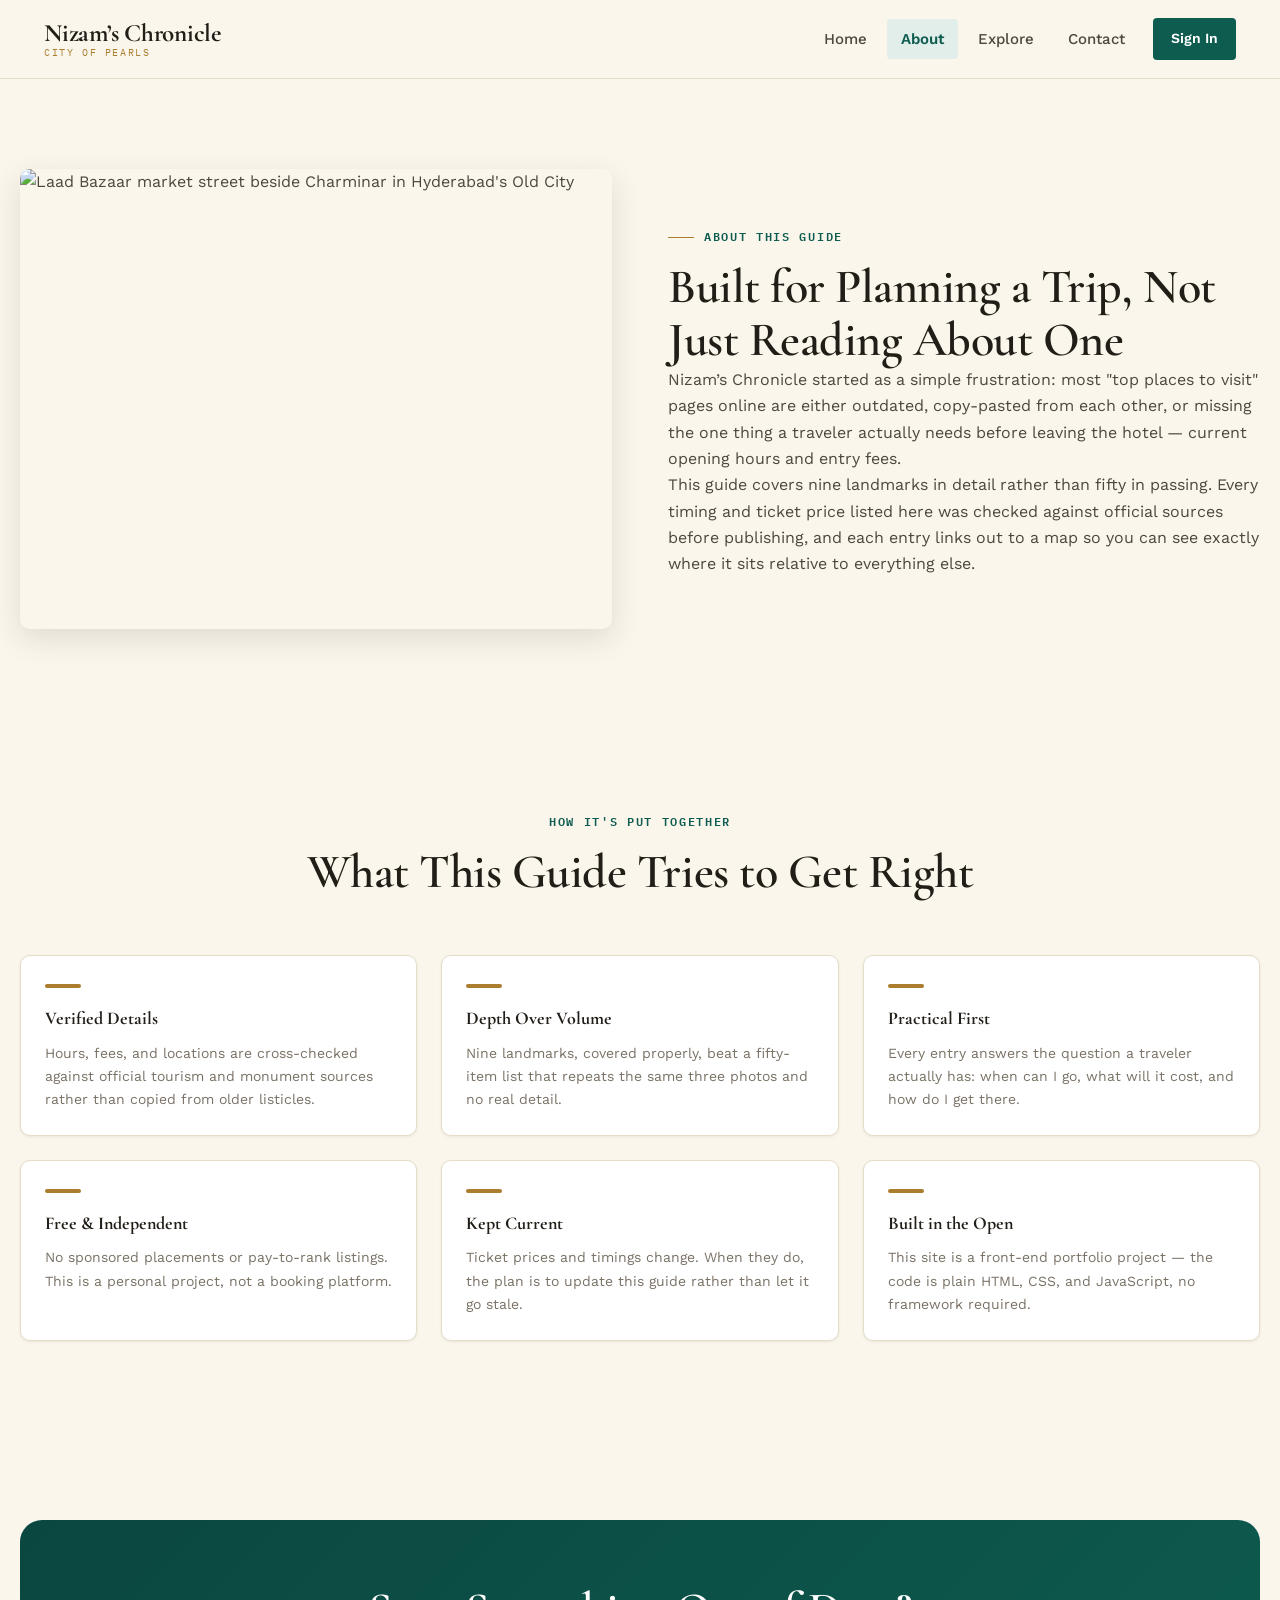
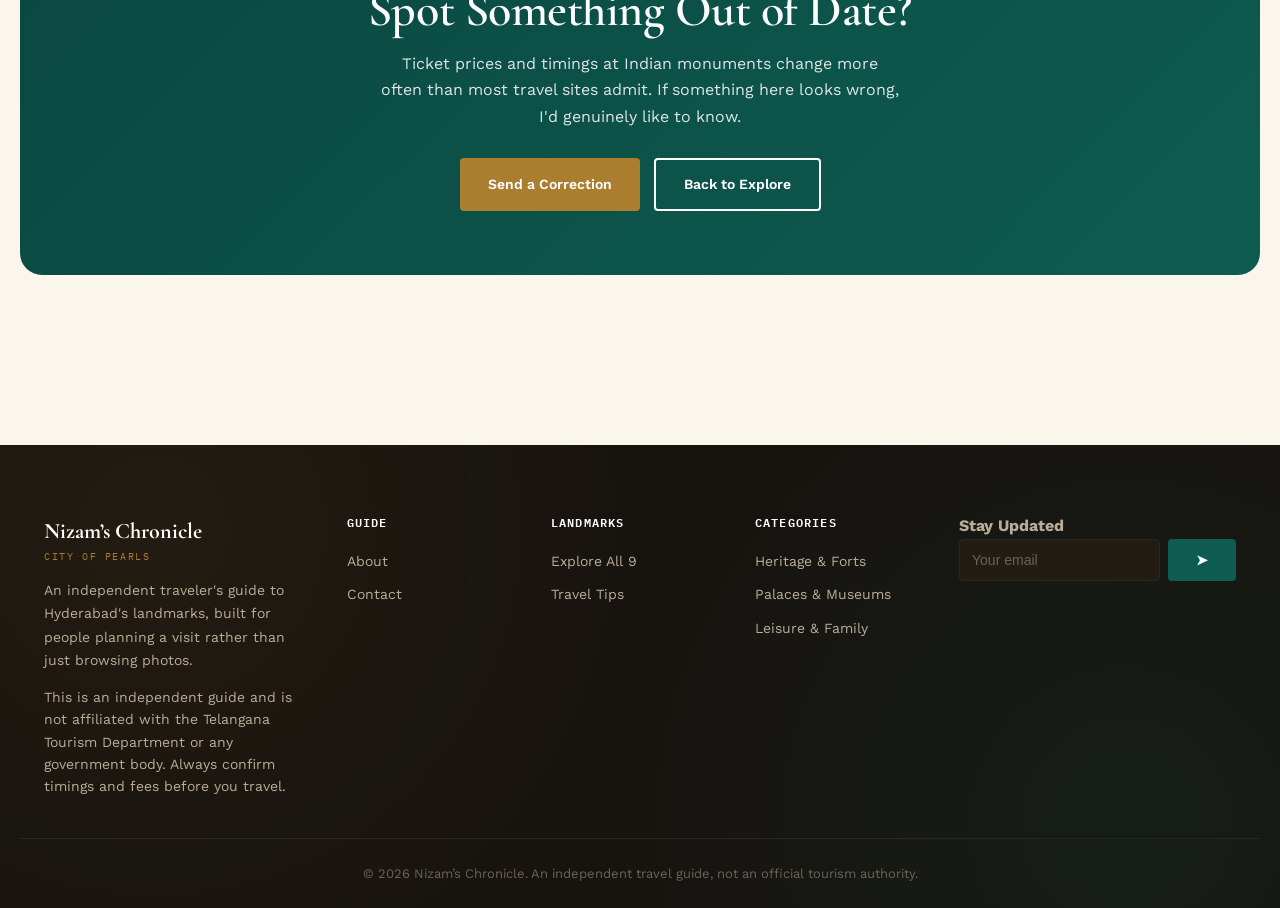
==== about.html @ 7e842761 "Initial Hyderabad tourism website upload" ====
<!DOCTYPE html>
<html lang="en">
<head>
    <meta charset="UTF-8">
    <meta name="viewport" content="width=device-width, initial-scale=1.0">
    <title>About This Guide | Nizam’s Chronicle</title>
    <meta name="description" content="Why Nizam’s Chronicle exists, how its information is verified, and what it tries to do differently from a typical listicle.">
    <link rel="icon" type="image/svg+xml" href="data:image/svg+xml,%3Csvg xmlns='http://www.w3.org/2000/svg' viewBox='0 0 100 100'%3E%3Crect width='100' height='100' rx='20' fill='%230e5c50'/%3E%3Cpath d='M30 78V38h6v18h28V38h6v40h-6V62H36v16z' fill='%23ab7d2f'/%3E%3Ccircle cx='30' cy='30' r='4' fill='%23ab7d2f'/%3E%3Ccircle cx='70' cy='30' r='4' fill='%23ab7d2f'/%3E%3C/svg%3E">
    <link rel="stylesheet" href="css/style.css">
    <link rel="stylesheet" href="css/grid-layouts.css">
    <link rel="stylesheet" href="css/components.css">
</head>
<body>

    <a href="#main-content" class="skip-link">Skip to main content</a>

    <header class="main-header">
        <div class="container nav-bar">
            <a href="index.html" class="nav-logo">
                <span class="nav-logo-mark">Nizam’s Chronicle</span>
                <span class="nav-logo-tag">City of Pearls</span>
            </a>

            <input type="checkbox" id="nav-toggle" class="nav-toggle-input">
            <label for="nav-toggle" class="nav-toggle-label" aria-label="Toggle navigation menu">
                <span></span><span></span><span></span>
            </label>

            <nav aria-label="Primary">
                <ul class="nav-list">
                    <li><a href="index.html" class="nav-link">Home</a></li>
                    <li><a href="about.html" class="nav-link is-active" aria-current="page">About</a></li>
                    <li><a href="explore.html" class="nav-link">Explore</a></li>
                    <li><a href="contact.html" class="nav-link">Contact</a></li>
                    <li><a href="login.html" class="action-btn btn-accent action-btn--sm">Sign In</a></li>
                </ul>
            </nav>
        </div>
    </header>

    <main id="main-content">
        <section class="container section-spacing">
            <div class="split-grid reveal">
                <div>
                    <img class="rounded-img" src="https://commons.wikimedia.org/wiki/Special:FilePath/Laad%20Bazar%20market%20complex%20beside%20the%20Charminar%20in%20Hyderabad%2012.jpg?width=900" width="900" height="700" loading="lazy" alt="Laad Bazaar market street beside Charminar in Hyderabad's Old City">
                </div>
                <div>
                    <p class="eyebrow">About this guide</p>
                    <h1 class="heading-lg">Built for Planning a Trip, Not Just Reading About One</h1>
                    <p>Nizam’s Chronicle started as a simple frustration: most "top places to visit" pages online are either outdated, copy-pasted from each other, or missing the one thing a traveler actually needs before leaving the hotel — current opening hours and entry fees.</p>
                    <p>This guide covers nine landmarks in detail rather than fifty in passing. Every timing and ticket price listed here was checked against official sources before publishing, and each entry links out to a map so you can see exactly where it sits relative to everything else.</p>
                </div>
            </div>
        </section>

        <section class="container section-spacing">
            <div class="section-heading is-centered reveal">
                <p class="eyebrow">How it's put together</p>
                <h2 class="heading-lg">What This Guide Tries to Get Right</h2>
            </div>
            <div class="tips-grid">
                <div class="feature-card reveal">
                    <h3 class="feature-card__title">Verified Details</h3>
                    <p class="feature-card__text">Hours, fees, and locations are cross-checked against official tourism and monument sources rather than copied from older listicles.</p>
                </div>
                <div class="feature-card reveal">
                    <h3 class="feature-card__title">Depth Over Volume</h3>
                    <p class="feature-card__text">Nine landmarks, covered properly, beat a fifty-item list that repeats the same three photos and no real detail.</p>
                </div>
                <div class="feature-card reveal">
                    <h3 class="feature-card__title">Practical First</h3>
                    <p class="feature-card__text">Every entry answers the question a traveler actually has: when can I go, what will it cost, and how do I get there.</p>
                </div>
                <div class="feature-card reveal">
                    <h3 class="feature-card__title">Free &amp; Independent</h3>
                    <p class="feature-card__text">No sponsored placements or pay-to-rank listings. This is a personal project, not a booking platform.</p>
                </div>
                <div class="feature-card reveal">
                    <h3 class="feature-card__title">Kept Current</h3>
                    <p class="feature-card__text">Ticket prices and timings change. When they do, the plan is to update this guide rather than let it go stale.</p>
                </div>
                <div class="feature-card reveal">
                    <h3 class="feature-card__title">Built in the Open</h3>
                    <p class="feature-card__text">This site is a front-end portfolio project — the code is plain HTML, CSS, and JavaScript, no framework required.</p>
                </div>
            </div>
        </section>

        <section class="container section-spacing">
            <div class="cta-banner reveal">
                <h2 class="heading-lg">Spot Something Out of Date?</h2>
                <p>Ticket prices and timings at Indian monuments change more often than most travel sites admit. If something here looks wrong, I'd genuinely like to know.</p>
                <div class="cta-actions">
                    <a href="contact.html" class="action-btn btn-gold">Send a Correction</a>
                    <a href="explore.html" class="action-btn btn-outline">Back to Explore</a>
                </div>
            </div>
        </section>
    </main>

    <footer class="main-footer">
        <div class="container footer-columns">
            <div class="footer-brand">
                <span class="footer-brand-mark">Nizam’s Chronicle</span>
                <span class="footer-brand-tag">City of Pearls</span>
                <p>An independent traveler's guide to Hyderabad's landmarks, built for people planning a visit rather than just browsing photos.</p>
                <p class="footer-disclaimer">This is an independent guide and is not affiliated with the Telangana Tourism Department or any government body. Always confirm timings and fees before you travel.</p>
            </div>
            <div class="footer-group">
                <h4>Guide</h4>
                <ul class="footer-links">
                    <li><a href="about.html">About</a></li>
                    <li><a href="contact.html">Contact</a></li>
                </ul>
            </div>
            <div class="footer-group">
                <h4>Landmarks</h4>
                <ul class="footer-links">
                    <li><a href="explore.html">Explore All 9</a></li>
                    <li><a href="index.html#travel-tips">Travel Tips</a></li>
                </ul>
            </div>
            <div class="footer-group">
                <h4>Categories</h4>
                <ul class="footer-links">
                    <li><a href="explore.html">Heritage &amp; Forts</a></li>
                    <li><a href="explore.html">Palaces &amp; Museums</a></li>
                    <li><a href="explore.html">Leisure &amp; Family</a></li>
                </ul>
            </div>
            <div class="footer-brand">
                <h4>Stay Updated</h4>
                <form class="footer-dispatch" action="thankyou.html" method="GET">
                    <label for="newsletter-email" class="visually-hidden">Email address</label>
                    <input id="newsletter-email" name="email" type="email" required placeholder="Your email" class="footer-dispatch-input">
                    <button type="submit" class="action-btn btn-accent footer-dispatch-button" aria-label="Subscribe for updates">&#10148;</button>
                </form>
            </div>
        </div>
        <div class="footer-bottom">
            <p>&copy; <span data-current-year>2026</span> Nizam’s Chronicle. An independent travel guide, not an official tourism authority.</p>
        </div>
    </footer>

    <div class="modal-overlay" data-modal-overlay></div>
    <div class="lightbox-overlay" data-lightbox-overlay></div>

    <script src="js/main.js" defer></script>
</body>
</html>
---- css/style.css ----
/* =========================================================
   Nizam’s Chronicle — Core Stylesheet
   Design tokens, reset, base typography, header/nav, footer

   Palette is drawn from the city itself rather than a generic
   template: pearl (the city's namesake export), Deccan granite,
   the peacock-teal tilework of the Qutb Shahi era, and the
   antique brass of Nizam-era jewellery and bidriware inlay.
   ========================================================= */

@import url('https://fonts.googleapis.com/css2?family=Cormorant+Garamond:wght@500;600;700&family=Work+Sans:wght@400;500;600;700&family=IBM+Plex+Mono:wght@500;600&display=swap');

:root {
    /* Color — named after the material it's borrowed from */
    --pearl: #faf6ec;
    --pearl-dim: #f2ecdd;
    --surface: #ffffff;
    --ink: #211d17;
    --granite: #4d473e;
    --granite-soft: #7a7266;
    --teal: #0e5c50;
    --teal-deep: #0a4740;
    --teal-soft: #e2eeea;
    --gold: #ab7d2f;
    --gold-soft: #f4ead2;
    --brick: #9c4a32;
    --border-color: #e6ddc9;
    --footer-bg: #17130f;
    --footer-border: #2c261e;
    --footer-text: #b9ad98;

    /* Shape */
    --radius-sm: 4px;
    --radius-md: 10px;
    --radius-lg: 22px;

    /* Elevation */
    --shadow-sm: 0 1px 3px rgba(33, 29, 23, 0.08);
    --shadow-md: 0 10px 30px rgba(33, 29, 23, 0.12);
    --shadow-lg: 0 24px 60px rgba(23, 19, 15, 0.22);

    /* Motion */
    --transition-fast: 0.2s ease;
    --transition-medium: 0.4s cubic-bezier(0.22, 1, 0.36, 1);

    /* Type */
    --font-display: "Cormorant Garamond", "Iowan Old Style", Georgia, serif;
    --font-body: "Work Sans", -apple-system, BlinkMacSystemFont, "Segoe UI", Roboto, sans-serif;
    --font-plaque: "IBM Plex Mono", "SFMono-Regular", Consolas, monospace;

    /* Layout */
    --header-height: 78px;
    --content-width: 1240px;
}

/* ---------- Reset ---------- */
*,
*::before,
*::after {
    margin: 0;
    padding: 0;
    box-sizing: border-box;
}

html {
    scroll-behavior: smooth;
}

@media (prefers-reduced-motion: reduce) {
    html {
        scroll-behavior: auto;
    }
    *,
    *::before,
    *::after {
        animation-duration: 0.01ms !important;
        animation-iteration-count: 1 !important;
        transition-duration: 0.01ms !important;
        scroll-behavior: auto !important;
    }
}

body {
    font-family: var(--font-body);
    background-color: var(--pearl);
    color: var(--granite);
    line-height: 1.65;
    -webkit-font-smoothing: antialiased;
    text-rendering: optimizeLegibility;
}

a {
    text-decoration: none;
    color: inherit;
}

img {
    max-width: 100%;
    height: auto;
    display: block;
}

ul {
    list-style: none;
}

button {
    font-family: inherit;
}

/* Visible, brand-consistent focus ring for keyboard users */
a:focus-visible,
button:focus-visible,
input:focus-visible,
select:focus-visible,
textarea:focus-visible {
    outline: 2px solid var(--teal);
    outline-offset: 3px;
}

/* ---------- Skip link ---------- */
.skip-link {
    position: absolute;
    top: -100%;
    left: 16px;
    z-index: 2000;
    background: var(--teal);
    color: #fff;
    padding: 12px 20px;
    border-radius: var(--radius-sm);
    font-weight: 600;
    font-size: 14px;
    transition: top var(--transition-fast);
}

.skip-link:focus {
    top: 16px;
}

/* ---------- Layout helpers ---------- */
.container {
    max-width: var(--content-width);
    margin: 0 auto;
    padding: 0 24px;
}

.section-spacing {
    padding: clamp(48px, 7vw, 96px) 0;
}

.eyebrow {
    display: inline-flex;
    align-items: center;
    gap: 10px;
    font-family: var(--font-plaque);
    font-size: 12px;
    font-weight: 600;
    letter-spacing: 0.14em;
    text-transform: uppercase;
    color: var(--teal);
    margin-bottom: 14px;
}

.eyebrow::before {
    content: "";
    display: inline-block;
    width: 26px;
    height: 1px;
    background-color: var(--gold);
}

.eyebrow.on-dark {
    color: var(--gold-soft);
}

.section-heading {
    max-width: 640px;
    margin-bottom: clamp(32px, 5vw, 56px);
}

.section-heading.is-centered {
    max-width: 680px;
    margin-left: auto;
    margin-right: auto;
    text-align: center;
}

.section-heading.is-centered .eyebrow {
    justify-content: center;
}

.section-heading.is-centered .eyebrow::before {
    display: none;
}

.heading-lg {
    font-family: var(--font-display);
    font-size: clamp(2rem, 2.6vw + 1rem, 3rem);
    font-weight: 600;
    line-height: 1.1;
    letter-spacing: -0.01em;
    color: var(--ink);
}

.section-subtext {
    margin-top: 14px;
    color: var(--granite-soft);
    font-size: 16px;
    max-width: 58ch;
}

.section-heading.is-centered .section-subtext {
    margin-left: auto;
    margin-right: auto;
}

.text-muted {
    color: var(--granite-soft);
}

.visually-hidden {
    position: absolute;
    width: 1px;
    height: 1px;
    padding: 0;
    margin: -1px;
    overflow: hidden;
    clip: rect(0, 0, 0, 0);
    white-space: nowrap;
    border: 0;
}

/* ---------- Header & Navigation ---------- */
.main-header {
    background-color: rgba(250, 246, 236, 0.94);
    -webkit-backdrop-filter: blur(8px);
    backdrop-filter: blur(8px);
    border-bottom: 1px solid var(--border-color);
    position: sticky;
    top: 0;
    z-index: 1000;
    transition: box-shadow var(--transition-fast);
}

.main-header.is-scrolled {
    box-shadow: var(--shadow-sm);
}

.nav-bar {
    height: var(--header-height);
    display: flex;
    justify-content: space-between;
    align-items: center;
    position: relative;
}

.nav-logo {
    display: flex;
    flex-direction: column;
    line-height: 1.1;
}

.nav-logo-mark {
    font-family: var(--font-display);
    font-size: 25px;
    font-weight: 700;
    color: var(--ink);
    letter-spacing: -0.01em;
}

.nav-logo-tag {
    font-family: var(--font-plaque);
    font-size: 10px;
    letter-spacing: 0.16em;
    text-transform: uppercase;
    color: var(--gold);
}

.nav-list {
    display: flex;
    align-items: center;
    gap: 6px;
}

.nav-list li {
    display: flex;
}

.nav-link {
    display: inline-block;
    font-size: 15px;
    font-weight: 500;
    color: var(--granite);
    padding: 8px 14px;
    border-radius: var(--radius-sm);
    transition: color var(--transition-fast), background-color var(--transition-fast);
}

.nav-link:hover {
    color: var(--teal);
}

.nav-link.is-active {
    color: var(--teal);
    background-color: var(--teal-soft);
    font-weight: 600;
}

.nav-list .action-btn {
    margin-left: 8px;
}

/* Checkbox-driven mobile menu — no JavaScript required */
.nav-toggle-input {
    position: absolute;
    opacity: 0;
    pointer-events: none;
}

.nav-toggle-label {
    display: none;
    flex-direction: column;
    justify-content: center;
    gap: 5px;
    width: 40px;
    height: 40px;
    border-radius: var(--radius-sm);
    cursor: pointer;
}

.nav-toggle-label span {
    display: block;
    width: 22px;
    height: 2px;
    margin: 0 auto;
    background-color: var(--ink);
    transition: transform var(--transition-fast), opacity var(--transition-fast);
}

/* ---------- Footer ---------- */
.main-footer {
    background-color: var(--footer-bg);
    background-image:
        radial-gradient(circle at 12% 18%, rgba(171, 125, 47, 0.08), transparent 40%),
        radial-gradient(circle at 88% 82%, rgba(14, 92, 80, 0.14), transparent 45%);
    color: var(--footer-text);
    padding: 68px 0 24px;
    margin-top: 80px;
}

.footer-columns {
    display: grid;
    grid-template-columns: 1.6fr repeat(3, 1fr) 1.4fr;
    gap: 40px;
    padding-bottom: 40px;
    border-bottom: 1px solid var(--footer-border);
}

.footer-brand-mark {
    font-family: var(--font-display);
    font-size: 22px;
    font-weight: 700;
    color: #fff;
    margin-bottom: 6px;
}

.footer-brand-tag {
    font-family: var(--font-plaque);
    font-size: 10px;
    letter-spacing: 0.16em;
    text-transform: uppercase;
    color: var(--gold);
    display: block;
    margin-bottom: 14px;
}

.footer-brand p {
    font-size: 14px;
    color: var(--footer-text);
    max-width: 32ch;
}

.footer-disclaimer {
    margin-top: 14px;
    font-size: 12px;
    color: #7c7365;
    max-width: 34ch;
    line-height: 1.6;
}

.footer-group h4 {
    font-family: var(--font-plaque);
    font-size: 12px;
    text-transform: uppercase;
    letter-spacing: 0.1em;
    margin-bottom: 18px;
    color: #fff;
    font-weight: 600;
}

.footer-links li {
    margin-bottom: 10px;
    font-size: 14px;
}

.footer-links a {
    color: var(--footer-text);
    transition: color var(--transition-fast);
}

.footer-links a:hover {
    color: var(--gold-soft);
}

.footer-dispatch {
    display: flex;
    gap: 8px;
}

.footer-dispatch-input {
    flex: 1;
    min-width: 0;
    padding: 10px 12px;
    font-size: 14px;
    border-radius: var(--radius-sm);
    border: 1px solid var(--footer-border);
    background-color: #221c15;
    color: #fff;
}

.footer-dispatch-input::placeholder {
    color: #6d6355;
}

.footer-dispatch-input:focus-visible {
    outline-color: var(--gold);
}

.footer-dispatch-button {
    flex-shrink: 0;
    padding: 10px 16px;
}

.footer-bottom {
    text-align: center;
    padding-top: 24px;
    font-size: 13px;
    color: #6d6355;
}

.footer-bottom.is-compact {
    border: none;
    padding-top: 0;
}

/* ---------- Tablet ---------- */
@media (max-width: 1024px) {
    .footer-columns {
        grid-template-columns: repeat(3, 1fr);
        row-gap: 32px;
    }

    .footer-brand:last-child {
        grid-column: 1 / -1;
        max-width: 420px;
    }
}

/* ---------- Mobile ---------- */
@media (max-width: 768px) {
    .nav-toggle-label {
        display: flex;
    }

    .nav-list {
        position: absolute;
        top: calc(var(--header-height) + 1px);
        left: 0;
        right: 0;
        flex-direction: column;
        align-items: stretch;
        gap: 4px;
        background-color: var(--surface);
        border-bottom: 1px solid var(--border-color);
        box-shadow: var(--shadow-md);
        padding: 16px 24px 20px;
        transform: translateY(-8px);
        opacity: 0;
        visibility: hidden;
        transition: transform var(--transition-medium), opacity var(--transition-medium), visibility var(--transition-medium);
    }

    .nav-list li {
        width: 100%;
    }

    .nav-link {
        width: 100%;
        padding: 12px 14px;
    }

    .nav-list .action-btn {
        margin: 8px 0 0;
        width: 100%;
    }

    .nav-toggle-input:checked ~ .nav-list {
        opacity: 1;
        visibility: visible;
        transform: translateY(0);
    }

    .nav-toggle-input:checked ~ .nav-toggle-label span:nth-child(1) {
        transform: translateY(7px) rotate(45deg);
    }

    .nav-toggle-input:checked ~ .nav-toggle-label span:nth-child(2) {
        opacity: 0;
    }

    .nav-toggle-input:checked ~ .nav-toggle-label span:nth-child(3) {
        transform: translateY(-7px) rotate(-45deg);
    }

    .footer-columns {
        grid-template-columns: 1fr;
        gap: 32px;
    }

    .footer-brand:last-child {
        grid-column: auto;
        max-width: none;
    }
}

/* ---------- Scroll reveal (progressive enhancement via JS) ---------- */
.reveal {
    opacity: 0;
    transform: translateY(24px);
    transition: opacity 0.7s ease, transform 0.7s cubic-bezier(0.22, 1, 0.36, 1);
}

.reveal.is-visible {
    opacity: 1;
    transform: translateY(0);
}

@media (prefers-reduced-motion: reduce) {
    .reveal {
        opacity: 1;
        transform: none;
        transition: none;
    }
}
---- css/grid-layouts.css ----
/* =========================================================
   Nizam’s Chronicle — Page Layouts
   Hero, quick facts, featured destinations, stats, gallery,
   travel tips, auth screen, page-specific, responsive
   ========================================================= */

/* ---------- Hero ---------- */
.hero-viewport {
    position: relative;
    min-height: 88vh;
    display: flex;
    flex-direction: column;
    justify-content: center;
    color: #ffffff;
    padding: 140px 20px 120px;
    overflow: hidden;
}

.hero-viewport::before {
    content: "";
    position: absolute;
    inset: 0;
    background:
        url('https://commons.wikimedia.org/wiki/Special:FilePath/A%20Landscape%20shot%20of%20the%20Charminar.jpg?width=1900')
        center 38% / cover no-repeat;
    z-index: -2;
}

.hero-viewport::after {
    content: "";
    position: absolute;
    inset: 0;
    background:
        linear-gradient(180deg, rgba(10, 15, 12, 0.55) 0%, rgba(10, 15, 12, 0.42) 45%, rgba(10, 15, 12, 0.82) 100%);
    z-index: -1;
}

.hero-inner {
    max-width: 760px;
}

.hero-eyebrow {
    font-family: var(--font-plaque);
    font-size: 12px;
    font-weight: 600;
    letter-spacing: 0.2em;
    text-transform: uppercase;
    color: var(--gold-soft);
    display: flex;
    align-items: center;
    gap: 12px;
    margin-bottom: 20px;
}

.hero-eyebrow::before {
    content: "";
    width: 34px;
    height: 1px;
    background: var(--gold-soft);
}

.hero-title {
    font-family: var(--font-display);
    font-size: clamp(2.4rem, 4.4vw + 1rem, 4.2rem);
    font-weight: 600;
    line-height: 1.08;
    margin-bottom: 20px;
    max-width: 17ch;
}

.hero-title em {
    font-style: italic;
    color: var(--gold-soft);
}

.hero-subtitle {
    font-size: clamp(1rem, 0.4vw + 0.95rem, 1.2rem);
    margin-bottom: 32px;
    max-width: 540px;
    color: rgba(255, 255, 255, 0.88);
}

.hero-actions {
    display: flex;
    gap: 16px;
    flex-wrap: wrap;
}

/* ---------- Quick facts strip (floats over hero, like an ASI info board) ---------- */
.quick-facts {
    background-color: var(--surface);
    max-width: 1080px;
    margin: -64px auto 0;
    padding: 0;
    border-radius: var(--radius-md);
    box-shadow: var(--shadow-lg);
    display: grid;
    grid-template-columns: repeat(4, 1fr);
    position: relative;
    z-index: 10;
}

.quick-fact {
    padding: 28px 20px;
    text-align: center;
    border-right: 1px solid var(--border-color);
}

.quick-fact:last-child {
    border-right: none;
}

.quick-fact strong {
    display: block;
    font-family: var(--font-display);
    font-size: clamp(1.5rem, 1.6vw + 1rem, 2rem);
    font-weight: 700;
    color: var(--teal);
    margin-bottom: 4px;
}

.quick-fact span {
    font-size: 12px;
    font-weight: 600;
    letter-spacing: 0.04em;
    color: var(--granite-soft);
    text-transform: uppercase;
}

/* ---------- Featured destinations (alternating split rows) ---------- */
.featured-row {
    display: grid;
    grid-template-columns: 1.05fr 0.95fr;
    gap: 56px;
    align-items: center;
}

.featured-row:not(:last-child) {
    margin-bottom: clamp(56px, 7vw, 96px);
}

.featured-row.is-reversed {
    grid-template-columns: 0.95fr 1.05fr;
}

.featured-row.is-reversed .featured-media {
    order: 2;
}

.featured-media {
    position: relative;
    border-radius: var(--radius-lg);
    overflow: hidden;
    box-shadow: var(--shadow-md);
    aspect-ratio: 4 / 3.1;
}

.featured-media img {
    width: 100%;
    height: 100%;
    object-fit: cover;
    transition: transform 0.8s cubic-bezier(0.22, 1, 0.36, 1);
}

.featured-row:hover .featured-media img {
    transform: scale(1.045);
}

.featured-index {
    position: absolute;
    top: 18px;
    left: 18px;
    background: rgba(23, 19, 15, 0.72);
    color: var(--gold-soft);
    font-family: var(--font-plaque);
    font-size: 12px;
    letter-spacing: 0.08em;
    padding: 6px 12px;
    border-radius: 999px;
    -webkit-backdrop-filter: blur(4px);
    backdrop-filter: blur(4px);
}

.featured-copy .heading-lg {
    margin-bottom: 16px;
}

.featured-copy p {
    margin-bottom: 22px;
}

.featured-meta {
    display: flex;
    flex-wrap: wrap;
    gap: 10px 28px;
    margin-bottom: 26px;
    font-family: var(--font-plaque);
    font-size: 13px;
    color: var(--granite-soft);
}

.featured-meta strong {
    color: var(--ink);
    font-weight: 600;
}

/* ---------- Stats / highlights section (dark, jali lattice texture) ---------- */
.stats-section {
    background-color: var(--footer-bg);
    color: #fff;
    position: relative;
    overflow: hidden;
}

.stats-section::before {
    content: "";
    position: absolute;
    inset: 0;
    opacity: 0.5;
    background-image:
        repeating-linear-gradient(45deg, rgba(171, 125, 47, 0.07) 0, rgba(171, 125, 47, 0.07) 1px, transparent 1px, transparent 34px),
        repeating-linear-gradient(-45deg, rgba(171, 125, 47, 0.07) 0, rgba(171, 125, 47, 0.07) 1px, transparent 1px, transparent 34px);
}

.stats-section .container {
    position: relative;
}

.stats-grid {
    display: grid;
    grid-template-columns: repeat(4, 1fr);
    gap: 32px;
    margin-top: 8px;
}

.stat-card {
    text-align: center;
    padding: 8px;
}

.stat-number {
    font-family: var(--font-display);
    font-size: clamp(2.4rem, 3.2vw + 1rem, 3.4rem);
    font-weight: 700;
    color: var(--gold-soft);
    display: flex;
    justify-content: center;
    align-items: baseline;
    gap: 2px;
}

.stat-label {
    margin-top: 10px;
    font-size: 14px;
    color: #c8bea8;
    max-width: 22ch;
    margin-left: auto;
    margin-right: auto;
}

/* ---------- Gallery ---------- */
.gallery-grid {
    display: grid;
    grid-template-columns: repeat(4, 1fr);
    grid-auto-rows: 170px;
    gap: 14px;
}

.gallery-item {
    position: relative;
    border-radius: var(--radius-md);
    overflow: hidden;
    cursor: pointer;
    background-color: var(--pearl-dim);
}

.gallery-item.is-tall {
    grid-row: span 2;
}

.gallery-item.is-wide {
    grid-column: span 2;
}

.gallery-item img {
    width: 100%;
    height: 100%;
    object-fit: cover;
    transition: transform var(--transition-medium);
}

.gallery-item:hover img {
    transform: scale(1.06);
}

.gallery-caption {
    position: absolute;
    inset: auto 0 0 0;
    padding: 14px 16px;
    background: linear-gradient(180deg, transparent, rgba(15, 12, 9, 0.82));
    color: #fff;
    font-size: 13px;
    font-weight: 500;
    opacity: 0;
    transform: translateY(6px);
    transition: opacity var(--transition-fast), transform var(--transition-fast);
}

.gallery-item:hover .gallery-caption,
.gallery-item:focus-visible .gallery-caption {
    opacity: 1;
    transform: translateY(0);
}

/* ---------- Travel tips ---------- */
.tips-grid {
    display: grid;
    grid-template-columns: repeat(3, 1fr);
    gap: 24px;
}

/* ---------- Split grid (About / Contact) ---------- */
.split-grid {
    display: grid;
    grid-template-columns: 1fr 1fr;
    gap: 56px;
    align-items: center;
}

.rounded-img {
    border-radius: var(--radius-md);
    width: 100%;
    box-shadow: var(--shadow-md);
}

/* ---------- CTA banner ---------- */
.cta-banner {
    background-color: var(--teal-deep);
    background-image: linear-gradient(135deg, var(--teal-deep), var(--teal));
    border-radius: var(--radius-lg);
    padding: clamp(36px, 5vw, 64px);
    text-align: center;
    color: #fff;
}

.cta-banner .heading-lg {
    color: #fff;
    margin-bottom: 14px;
}

.cta-banner p {
    color: rgba(255, 255, 255, 0.86);
    max-width: 52ch;
    margin: 0 auto 28px;
}

.cta-actions {
    display: flex;
    gap: 14px;
    justify-content: center;
    flex-wrap: wrap;
}

/* ---------- Auth screen ---------- */
.auth-frame {
    display: grid;
    grid-template-columns: 1fr 1fr;
    min-height: calc(100vh - var(--header-height));
}

.auth-backdrop {
    position: relative;
    background:
        url('https://commons.wikimedia.org/wiki/Special:FilePath/Buddha%20Statue%20of%20Hyderabad.JPG?width=1200')
        center/cover no-repeat;
}

.auth-backdrop::after {
    content: "";
    position: absolute;
    inset: 0;
    background: linear-gradient(180deg, rgba(10, 15, 12, 0.2), rgba(10, 15, 12, 0.6));
}

.auth-panel {
    display: flex;
    justify-content: center;
    align-items: center;
    padding: 40px;
}

.auth-panel-inner {
    width: 100%;
    max-width: 380px;
}

.auth-heading {
    font-family: var(--font-display);
    font-size: clamp(1.6rem, 1.6vw + 1rem, 2rem);
    font-weight: 700;
    margin-bottom: 8px;
    color: var(--ink);
}

.auth-text {
    color: var(--granite-soft);
    font-size: 14px;
    margin-bottom: 28px;
}

/* ---------- Contact page ---------- */
.contact-heading {
    font-family: var(--font-display);
    font-size: clamp(1.9rem, 2.2vw + 1rem, 2.5rem);
    font-weight: 700;
    margin-bottom: 14px;
    color: var(--ink);
}

.contact-description {
    color: var(--granite-soft);
    margin-bottom: 28px;
    max-width: 46ch;
}

.contact-info-list {
    font-size: 14px;
    display: flex;
    flex-direction: column;
    gap: 10px;
}

.contact-info-list address {
    font-style: normal;
    display: flex;
    flex-direction: column;
    gap: 10px;
}

.contact-form-panel {
    background-color: var(--surface);
    padding: 36px;
    border-radius: var(--radius-md);
    border: 1px solid var(--border-color);
    box-shadow: var(--shadow-sm);
}

/* ---------- Thank-you page ---------- */
.thank-you-main {
    min-height: 55vh;
    display: flex;
    justify-content: center;
    align-items: center;
    text-align: center;
}

.thank-you-card {
    max-width: 480px;
    padding: 20px;
}

.thank-you-icon {
    display: flex;
    justify-content: center;
    align-items: center;
    width: 64px;
    height: 64px;
    margin: 0 auto 20px;
    border-radius: 50%;
    background-color: var(--teal-soft);
    color: var(--teal);
    font-size: 28px;
    font-weight: 700;
}

.thank-you-title {
    font-family: var(--font-display);
    font-size: clamp(1.5rem, 2vw + 1rem, 1.9rem);
    font-weight: 700;
    margin-bottom: 12px;
    color: var(--ink);
}

.thank-you-text {
    color: var(--granite-soft);
    margin-bottom: 28px;
    font-size: 15px;
}

/* ---------- Explore intro (explore.html) ---------- */
.explore-intro {
    max-width: 720px;
    margin-bottom: 40px;
}

.explore-intro .heading-lg {
    margin-bottom: 16px;
}

/* ==========================================
   Responsive Architecture (Media Queries)
   ========================================== */
@media (max-width: 1100px) {
    .item-matrix {
        grid-template-columns: repeat(3, 1fr);
    }
}

@media (max-width: 1024px) {
    .item-matrix {
        grid-template-columns: repeat(2, 1fr);
    }

    .quick-facts {
        grid-template-columns: repeat(2, 1fr);
    }

    .quick-fact:nth-child(2) {
        border-right: none;
    }

    .quick-fact:nth-child(3),
    .quick-fact:nth-child(4) {
        border-top: 1px solid var(--border-color);
    }

    .featured-row,
    .featured-row.is-reversed {
        grid-template-columns: 1fr;
    }

    .featured-row.is-reversed .featured-media {
        order: 0;
    }

    .stats-grid {
        grid-template-columns: repeat(2, 1fr);
        row-gap: 40px;
    }

    .tips-grid {
        grid-template-columns: repeat(2, 1fr);
    }

    .gallery-grid {
        grid-template-columns: repeat(3, 1fr);
    }
}

@media (max-width: 768px) {
    .item-matrix,
    .split-grid,
    .auth-frame {
        grid-template-columns: 1fr;
    }

    .split-grid {
        gap: 32px;
    }

    .auth-backdrop {
        display: none;
    }

    .auth-panel {
        padding: 32px 20px;
    }

    .contact-form-panel {
        padding: 26px;
    }

    .quick-facts {
        grid-template-columns: 1fr;
        margin-top: -40px;
    }

    .quick-fact {
        border-right: none !important;
        border-top: 1px solid var(--border-color);
    }

    .quick-fact:first-child {
        border-top: none;
    }

    .tips-grid {
        grid-template-columns: 1fr;
    }

    .gallery-grid {
        grid-template-columns: repeat(2, 1fr);
        grid-auto-rows: 140px;
    }

    .gallery-item.is-wide {
        grid-column: span 2;
    }

    .hero-viewport {
        min-height: 0;
        padding: 120px 20px 96px;
    }

    .cta-actions {
        flex-direction: column;
    }

    .cta-actions .action-btn {
        width: 100%;
    }
}
---- css/components.css ----
/* =========================================================
   Nizam’s Chronicle — Component Library
   Buttons, plaque-style attraction cards, forms, tabs,
   modal, lightbox
   ========================================================= */

/* ---------- Buttons ---------- */
.action-btn {
    display: inline-flex;
    align-items: center;
    justify-content: center;
    gap: 8px;
    padding: 13px 28px;
    font-size: 14px;
    font-weight: 600;
    border-radius: var(--radius-sm);
    border: none;
    cursor: pointer;
    transition: background-color var(--transition-fast), color var(--transition-fast), border-color var(--transition-fast), transform var(--transition-fast);
}

.action-btn:active {
    transform: translateY(1px);
}

.action-btn--sm {
    padding: 9px 18px;
}

.btn-accent {
    background-color: var(--teal);
    color: #ffffff;
}

.btn-accent:hover {
    background-color: var(--teal-deep);
}

.btn-gold {
    background-color: var(--gold);
    color: #fff;
}

.btn-gold:hover {
    background-color: #8f6621;
}

.btn-outline {
    background-color: transparent;
    border: 2px solid #ffffff;
    color: #ffffff;
}

.btn-outline:hover {
    background-color: #ffffff;
    color: var(--ink);
}

.btn-outline-dark {
    background-color: transparent;
    border: 2px solid var(--ink);
    color: var(--ink);
}

.btn-outline-dark:hover {
    background-color: var(--ink);
    color: #fff;
}

.btn-text {
    background: none;
    padding: 0;
    color: var(--teal);
    font-weight: 600;
    display: inline-flex;
    align-items: center;
    gap: 6px;
}

.btn-text:hover {
    color: var(--teal-deep);
    text-decoration: underline;
}

/* ---------- Category filter tabs ---------- */
.tab-row {
    display: flex;
    justify-content: center;
    flex-wrap: wrap;
    gap: 10px;
    margin-bottom: 40px;
}

.tab-pill {
    padding: 9px 20px;
    font-size: 14px;
    font-weight: 600;
    background-color: var(--surface);
    border: 1px solid var(--border-color);
    border-radius: 999px;
    cursor: pointer;
    color: var(--granite-soft);
    transition: background-color var(--transition-fast), color var(--transition-fast), border-color var(--transition-fast);
}

.tab-pill:hover {
    border-color: var(--teal);
    color: var(--teal);
}

.tab-pill.is-active {
    background-color: var(--teal);
    color: #fff;
    border-color: var(--teal);
}

/* ---------- Attraction grid & plaque cards ---------- */
.item-matrix {
    display: grid;
    grid-template-columns: repeat(3, 1fr);
    gap: 28px;
}

.attraction-card {
    background-color: var(--surface);
    border: 1px solid var(--border-color);
    border-radius: var(--radius-md);
    overflow: hidden;
    box-shadow: var(--shadow-sm);
    transition: transform var(--transition-medium), box-shadow var(--transition-medium);
    display: flex;
    flex-direction: column;
}

.attraction-card:hover {
    transform: translateY(-6px);
    box-shadow: var(--shadow-md);
}

.attraction-card__media {
    position: relative;
    aspect-ratio: 4 / 3;
    overflow: hidden;
}

.attraction-card__media img {
    width: 100%;
    height: 100%;
    object-fit: cover;
    transition: transform var(--transition-medium);
}

.attraction-card:hover .attraction-card__media img {
    transform: scale(1.08);
}

.attraction-card__badge {
    position: absolute;
    top: 14px;
    left: 14px;
    font-family: var(--font-plaque);
    font-size: 10.5px;
    font-weight: 600;
    letter-spacing: 0.05em;
    text-transform: uppercase;
    padding: 5px 10px;
    border-radius: 999px;
    color: #fff;
    background-color: rgba(23, 19, 15, 0.72);
    -webkit-backdrop-filter: blur(3px);
    backdrop-filter: blur(3px);
}

.attraction-card__badge[data-cat="heritage"] { background-color: rgba(156, 74, 50, 0.88); }
.attraction-card__badge[data-cat="palace"] { background-color: rgba(171, 125, 47, 0.88); }
.attraction-card__badge[data-cat="nature"] { background-color: rgba(14, 92, 80, 0.88); }

.attraction-card__body {
    padding: 20px 20px 0;
    flex: 1;
}

.attraction-card__body h3 {
    font-family: var(--font-display);
    font-size: 20px;
    font-weight: 700;
    color: var(--ink);
    margin-bottom: 8px;
}

.attraction-card__body p {
    font-size: 14px;
    color: var(--granite-soft);
    margin-bottom: 12px;
}

.attraction-card__location {
    font-size: 12.5px;
    font-weight: 600;
    color: var(--gold);
    margin-bottom: 18px;
    display: flex;
    align-items: center;
    gap: 6px;
    letter-spacing: 0.01em;
}

.attraction-card__plaque {
    margin: 0 20px;
    padding: 12px 0;
    border-top: 1px dashed var(--border-color);
    display: grid;
    grid-template-columns: 1fr 1fr;
    gap: 8px 12px;
    font-family: var(--font-plaque);
    font-size: 11.5px;
    color: var(--granite-soft);
}

.attraction-card__plaque dt {
    text-transform: uppercase;
    letter-spacing: 0.06em;
    font-weight: 600;
    color: var(--gold);
    font-size: 10px;
}

.attraction-card__plaque dd {
    color: var(--ink);
    margin-bottom: 6px;
}

.attraction-card__footer {
    padding: 16px 20px 20px;
}

.attraction-card__footer .action-btn {
    width: 100%;
}

/* ---------- Feature card (About page) ---------- */
.feature-card {
    position: relative;
    background-color: var(--surface);
    border: 1px solid var(--border-color);
    padding: 28px 24px 24px;
    border-radius: var(--radius-md);
    text-align: left;
    box-shadow: var(--shadow-sm);
}

.feature-card::before {
    content: "";
    display: block;
    width: 36px;
    height: 4px;
    border-radius: 999px;
    background-color: var(--gold);
    margin-bottom: 16px;
}

.feature-card__title {
    font-family: var(--font-display);
    font-size: 18px;
    font-weight: 700;
    margin-bottom: 8px;
    color: var(--ink);
}

.feature-card__text {
    font-size: 14px;
    color: var(--granite-soft);
}

/* ---------- Travel tip card ---------- */
.tip-card {
    background-color: var(--surface);
    border: 1px solid var(--border-color);
    border-radius: var(--radius-md);
    padding: 26px 24px;
    box-shadow: var(--shadow-sm);
}

.tip-card__icon {
    width: 42px;
    height: 42px;
    border-radius: 50%;
    background-color: var(--teal-soft);
    color: var(--teal);
    display: flex;
    align-items: center;
    justify-content: center;
    font-size: 18px;
    margin-bottom: 16px;
}

.tip-card h3 {
    font-family: var(--font-display);
    font-size: 18px;
    font-weight: 700;
    color: var(--ink);
    margin-bottom: 8px;
}

.tip-card p {
    font-size: 14px;
    color: var(--granite-soft);
}

/* ---------- Forms ---------- */
.form-node {
    margin-bottom: 20px;
    display: flex;
    flex-direction: column;
    gap: 6px;
}

.form-node label {
    font-size: 13px;
    font-weight: 600;
    color: var(--ink);
}

.form-node input,
.form-node select,
.form-node textarea {
    width: 100%;
    padding: 11px 14px;
    font-size: 14px;
    font-family: inherit;
    border: 1px solid var(--border-color);
    border-radius: var(--radius-sm);
    outline: none;
    background-color: #fff;
    transition: border-color var(--transition-fast), box-shadow var(--transition-fast);
}

.form-node textarea {
    resize: vertical;
    min-height: 110px;
}

.form-node input:focus,
.form-node select:focus,
.form-node textarea:focus {
    border-color: var(--teal);
    box-shadow: 0 0 0 3px var(--teal-soft);
}

.form-node input::placeholder,
.form-node textarea::placeholder {
    color: #a39a89;
}

.form-utility {
    display: flex;
    justify-content: space-between;
    align-items: center;
    font-size: 13px;
    margin-bottom: 24px;
    flex-wrap: wrap;
    gap: 8px;
}

.form-checkbox-label {
    display: inline-flex;
    align-items: center;
    gap: 6px;
    color: var(--granite-soft);
}

.auth-link {
    color: var(--teal);
    font-weight: 600;
}

.auth-link:hover {
    text-decoration: underline;
}

/* ---------- Full-width utility ---------- */
.full-width {
    width: 100%;
}

/* 
   Modal (attraction detail — "Learn More")
    */
.modal-overlay {
    position: fixed;
    inset: 0;
    background: rgba(19, 16, 12, 0.62);
    -webkit-backdrop-filter: blur(2px);
    backdrop-filter: blur(2px);
    display: flex;
    align-items: center;
    justify-content: center;
    padding: 24px;
    z-index: 2000;
    opacity: 0;
    visibility: hidden;
    transition: opacity var(--transition-medium), visibility var(--transition-medium);
}

.modal-overlay.is-open {
    opacity: 1;
    visibility: visible;
}

.modal-dialog {
    background-color: var(--surface);
    border-radius: var(--radius-lg);
    max-width: 720px;
    width: 100%;
    max-height: 88vh;
    overflow-y: auto;
    box-shadow: var(--shadow-lg);
    transform: translateY(18px) scale(0.98);
    transition: transform var(--transition-medium);
}

.modal-overlay.is-open .modal-dialog {
    transform: translateY(0) scale(1);
}

.modal-media {
    position: relative;
    aspect-ratio: 16 / 8;
    overflow: hidden;
    border-radius: var(--radius-lg) var(--radius-lg) 0 0;
}

.modal-media img {
    width: 100%;
    height: 100%;
    object-fit: cover;
}

.modal-close {
    position: absolute;
    top: 16px;
    right: 16px;
    width: 38px;
    height: 38px;
    border-radius: 50%;
    background: rgba(23, 19, 15, 0.7);
    color: #fff;
    font-size: 18px;
    line-height: 1;
    display: flex;
    align-items: center;
    justify-content: center;
    border: none;
    cursor: pointer;
    transition: background-color var(--transition-fast);
}

.modal-close:hover {
    background: rgba(23, 19, 15, 0.92);
}

.modal-body {
    padding: 28px 32px 32px;
}

.modal-eyebrow {
    font-family: var(--font-plaque);
    font-size: 11px;
    font-weight: 600;
    letter-spacing: 0.1em;
    text-transform: uppercase;
    color: var(--teal);
    margin-bottom: 8px;
}

.modal-title {
    font-family: var(--font-display);
    font-size: clamp(1.6rem, 2vw + 1rem, 2.1rem);
    font-weight: 700;
    color: var(--ink);
    margin-bottom: 14px;
}

.modal-description {
    margin-bottom: 24px;
    color: var(--granite);
}

.modal-plaque {
    display: grid;
    grid-template-columns: repeat(3, 1fr);
    gap: 20px;
    padding: 20px;
    background-color: var(--pearl-dim);
    border-radius: var(--radius-md);
    border: 1px dashed var(--border-color);
}

.modal-plaque dt {
    font-family: var(--font-plaque);
    font-size: 10.5px;
    font-weight: 600;
    letter-spacing: 0.06em;
    text-transform: uppercase;
    color: var(--gold);
    margin-bottom: 6px;
}

.modal-plaque dd {
    font-size: 14px;
    color: var(--ink);
    font-weight: 500;
}

.modal-highlights {
    margin-top: 24px;
}

.modal-highlights h4 {
    font-family: var(--font-plaque);
    font-size: 11px;
    letter-spacing: 0.08em;
    text-transform: uppercase;
    color: var(--granite-soft);
    margin-bottom: 12px;
}

.modal-highlights ul {
    display: flex;
    flex-direction: column;
    gap: 8px;
}

.modal-highlights li {
    font-size: 14px;
    color: var(--granite);
    padding-left: 20px;
    position: relative;
}

.modal-highlights li::before {
    content: "✦";
    position: absolute;
    left: 0;
    color: var(--gold);
    font-size: 12px;
    top: 3px;
}

@media (max-width: 640px) {
    .modal-plaque {
        grid-template-columns: 1fr;
        gap: 14px;
    }
}

/* =========================================================
   Lightbox (gallery)
   ========================================================= */
.lightbox-overlay {
    position: fixed;
    inset: 0;
    background: rgba(10, 8, 6, 0.9);
    display: flex;
    align-items: center;
    justify-content: center;
    padding: 32px;
    z-index: 2100;
    opacity: 0;
    visibility: hidden;
    transition: opacity var(--transition-medium), visibility var(--transition-medium);
}

.lightbox-overlay.is-open {
    opacity: 1;
    visibility: visible;
}

.lightbox-figure {
    max-width: 1100px;
    width: 100%;
    text-align: center;
}

.lightbox-figure img {
    max-height: 78vh;
    width: auto;
    margin: 0 auto;
    border-radius: var(--radius-md);
}

.lightbox-caption {
    margin-top: 16px;
    color: #f1ece0;
    font-size: 14px;
}

.lightbox-close {
    position: absolute;
    top: 24px;
    right: 28px;
    width: 42px;
    height: 42px;
    border-radius: 50%;
    background: rgba(255, 255, 255, 0.12);
    color: #fff;
    font-size: 20px;
    border: none;
    cursor: pointer;
    transition: background-color var(--transition-fast);
}

.lightbox-close:hover {
    background: rgba(255, 255, 255, 0.24);
}
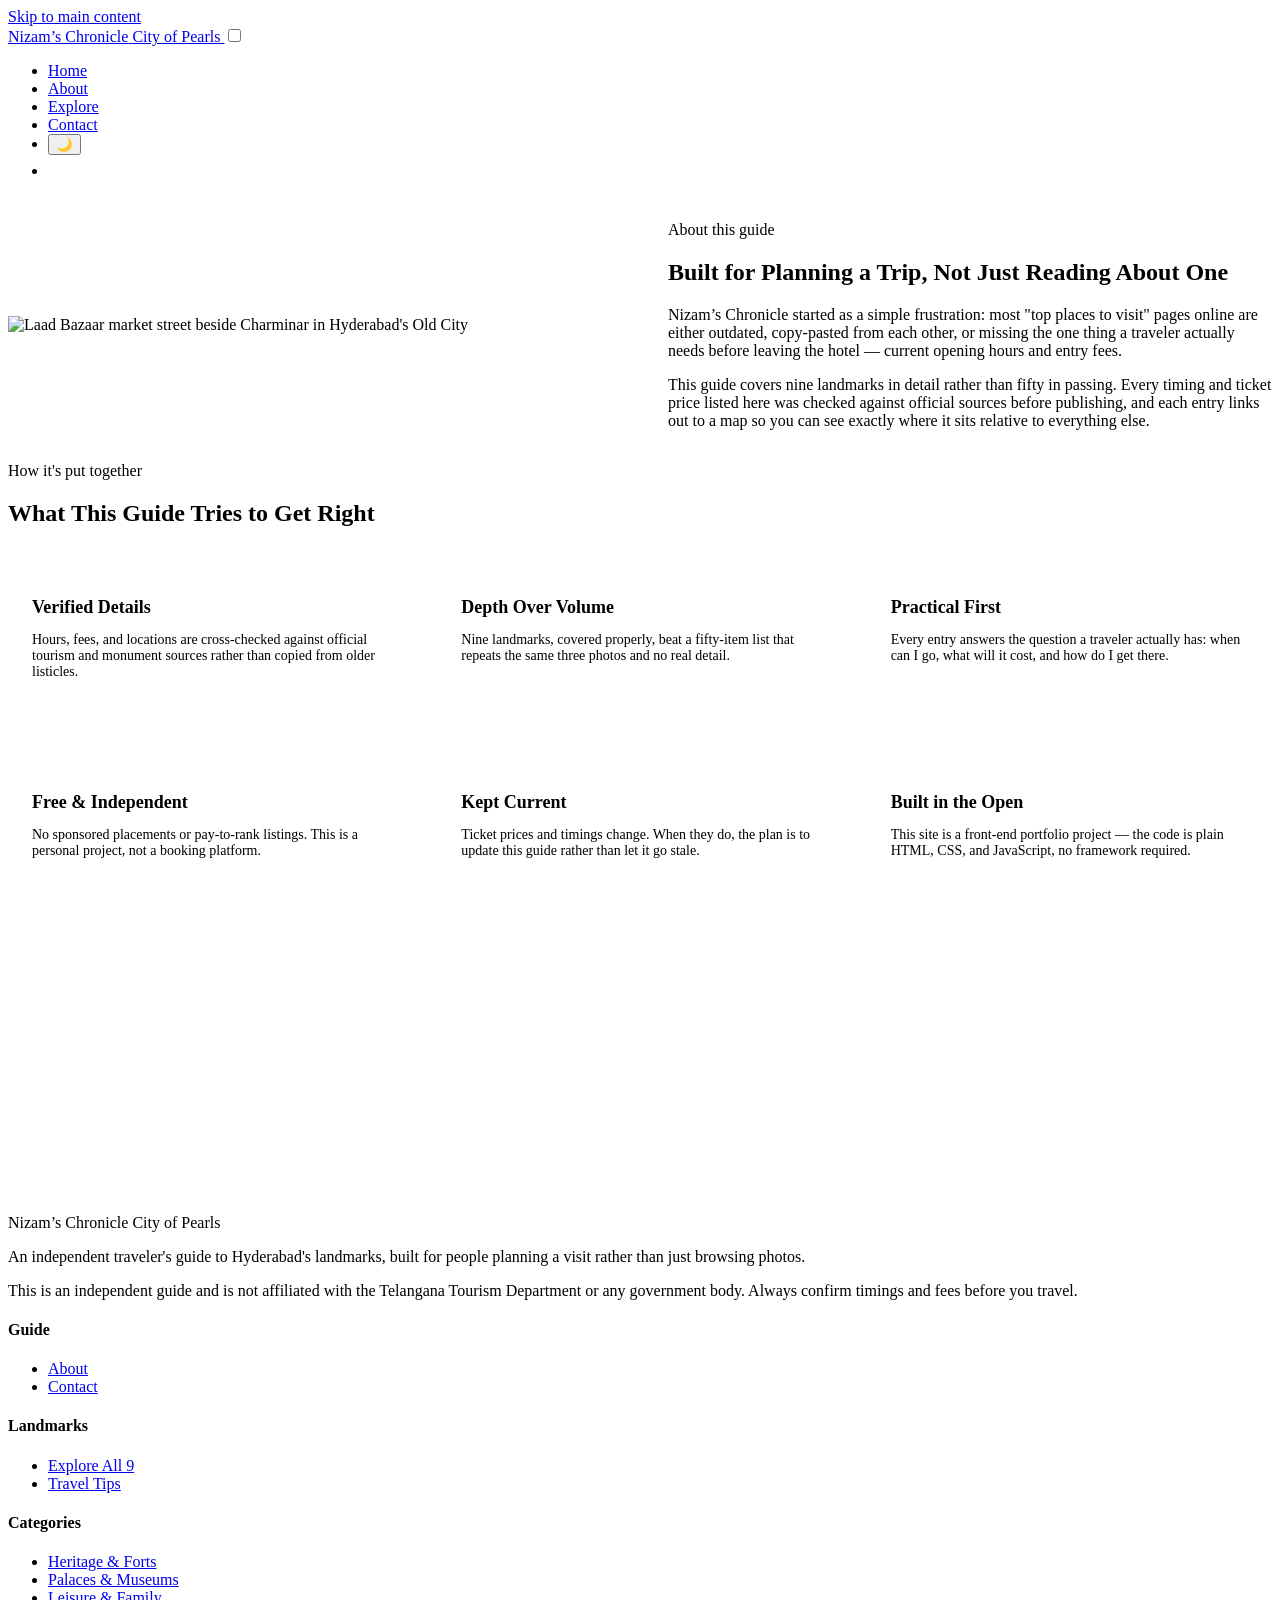
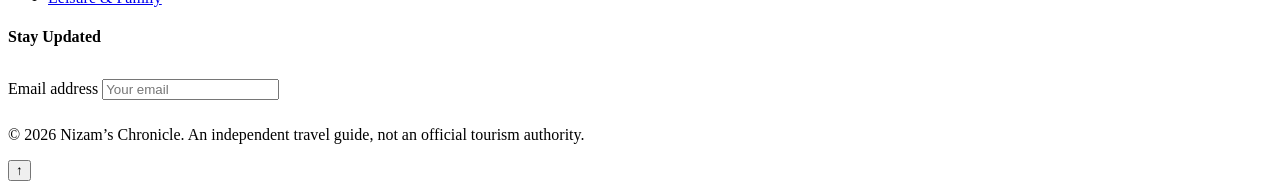
==== commit 22ab5852: ""Add new features and project updates"" ====
--- a/about.html
+++ b/about.html
@@ -32,6 +32,11 @@
                     <li><a href="about.html" class="nav-link is-active" aria-current="page">About</a></li>
                     <li><a href="explore.html" class="nav-link">Explore</a></li>
                     <li><a href="contact.html" class="nav-link">Contact</a></li>
+                    <li>
+                        <button type="button" id="theme-toggle-btn" class="theme-toggle-btn" aria-label="Toggle dark and light mode">
+                            <span id="theme-toggle-icon">&#127769;</span>
+                        </button>
+                    </li>
                     <li><a href="login.html" class="action-btn btn-accent action-btn--sm">Sign In</a></li>
                 </ul>
             </nav>
@@ -146,5 +151,6 @@
     <div class="lightbox-overlay" data-lightbox-overlay></div>
 
     <script src="js/main.js" defer></script>
+    <script src="js/script.js" defer></script>
 </body>
 </html>
--- a/css/style.css
+++ b/css/style.css
@@ -1,554 +1,612 @@
 /* =========================================================
-   Nizam’s Chronicle — Core Stylesheet
-   Design tokens, reset, base typography, header/nav, footer
-
-   Palette is drawn from the city itself rather than a generic
-   template: pearl (the city's namesake export), Deccan granite,
-   the peacock-teal tilework of the Qutb Shahi era, and the
-   antique brass of Nizam-era jewellery and bidriware inlay.
+   Nizam’s Chronicle — Page Layouts
+   Hero, quick facts, featured destinations, stats, gallery,
+   travel tips, auth screen, page-specific, responsive
    ========================================================= */
 
-@import url('https://fonts.googleapis.com/css2?family=Cormorant+Garamond:wght@500;600;700&family=Work+Sans:wght@400;500;600;700&family=IBM+Plex+Mono:wght@500;600&display=swap');
-
-:root {
-    /* Color — named after the material it's borrowed from */
-    --pearl: #faf6ec;
-    --pearl-dim: #f2ecdd;
-    --surface: #ffffff;
-    --ink: #211d17;
-    --granite: #4d473e;
-    --granite-soft: #7a7266;
-    --teal: #0e5c50;
-    --teal-deep: #0a4740;
-    --teal-soft: #e2eeea;
-    --gold: #ab7d2f;
-    --gold-soft: #f4ead2;
-    --brick: #9c4a32;
-    --border-color: #e6ddc9;
-    --footer-bg: #17130f;
-    --footer-border: #2c261e;
-    --footer-text: #b9ad98;
-
-    /* Shape */
-    --radius-sm: 4px;
-    --radius-md: 10px;
-    --radius-lg: 22px;
-
-    /* Elevation */
-    --shadow-sm: 0 1px 3px rgba(33, 29, 23, 0.08);
-    --shadow-md: 0 10px 30px rgba(33, 29, 23, 0.12);
-    --shadow-lg: 0 24px 60px rgba(23, 19, 15, 0.22);
-
-    /* Motion */
-    --transition-fast: 0.2s ease;
-    --transition-medium: 0.4s cubic-bezier(0.22, 1, 0.36, 1);
-
-    /* Type */
-    --font-display: "Cormorant Garamond", "Iowan Old Style", Georgia, serif;
-    --font-body: "Work Sans", -apple-system, BlinkMacSystemFont, "Segoe UI", Roboto, sans-serif;
-    --font-plaque: "IBM Plex Mono", "SFMono-Regular", Consolas, monospace;
-
-    /* Layout */
-    --header-height: 78px;
-    --content-width: 1240px;
-}
-
-/* ---------- Reset ---------- */
-*,
-*::before,
-*::after {
-    margin: 0;
-    padding: 0;
-    box-sizing: border-box;
-}
-
-html {
-    scroll-behavior: smooth;
-}
-
-@media (prefers-reduced-motion: reduce) {
-    html {
-        scroll-behavior: auto;
-    }
-    *,
-    *::before,
-    *::after {
-        animation-duration: 0.01ms !important;
-        animation-iteration-count: 1 !important;
-        transition-duration: 0.01ms !important;
-        scroll-behavior: auto !important;
-    }
-}
-
-body {
-    font-family: var(--font-body);
-    background-color: var(--pearl);
-    color: var(--granite);
-    line-height: 1.65;
-    -webkit-font-smoothing: antialiased;
-    text-rendering: optimizeLegibility;
-}
-
-a {
-    text-decoration: none;
-    color: inherit;
-}
-
-img {
-    max-width: 100%;
-    height: auto;
-    display: block;
-}
-
-ul {
-    list-style: none;
-}
-
-button {
-    font-family: inherit;
-}
-
-/* Visible, brand-consistent focus ring for keyboard users */
-a:focus-visible,
-button:focus-visible,
-input:focus-visible,
-select:focus-visible,
-textarea:focus-visible {
-    outline: 2px solid var(--teal);
-    outline-offset: 3px;
-}
-
-/* ---------- Skip link ---------- */
-.skip-link {
+/* ---------- Hero ---------- */
+.hero-viewport {
+    position: relative;
+    min-height: 88vh;
+    display: flex;
+    flex-direction: column;
+    justify-content: center;
+    color: #ffffff;
+    padding: 140px 20px 120px;
+    overflow: hidden;
+}
+
+.hero-viewport::before {
+    content: "";
     position: absolute;
-    top: -100%;
-    left: 16px;
-    z-index: 2000;
-    background: var(--teal);
-    color: #fff;
-    padding: 12px 20px;
-    border-radius: var(--radius-sm);
-    font-weight: 600;
-    font-size: 14px;
-    transition: top var(--transition-fast);
-}
-
-.skip-link:focus {
-    top: 16px;
-}
-
-/* ---------- Layout helpers ---------- */
-.container {
-    max-width: var(--content-width);
-    margin: 0 auto;
-    padding: 0 24px;
-}
-
-.section-spacing {
-    padding: clamp(48px, 7vw, 96px) 0;
-}
-
-.eyebrow {
-    display: inline-flex;
-    align-items: center;
-    gap: 10px;
+    inset: 0;
+    background:
+        url('https://commons.wikimedia.org/wiki/Special:FilePath/A%20Landscape%20shot%20of%20the%20Charminar.jpg?width=1900')
+        center 38% / cover no-repeat;
+    z-index: -2;
+}
+
+.hero-viewport::after {
+    content: "";
+    position: absolute;
+    inset: 0;
+    background:
+        linear-gradient(180deg, rgba(10, 15, 12, 0.55) 0%, rgba(10, 15, 12, 0.42) 45%, rgba(10, 15, 12, 0.82) 100%);
+    z-index: -1;
+}
+
+.hero-inner {
+    max-width: 760px;
+}
+
+.hero-eyebrow {
     font-family: var(--font-plaque);
     font-size: 12px;
     font-weight: 600;
-    letter-spacing: 0.14em;
+    letter-spacing: 0.2em;
     text-transform: uppercase;
+    color: var(--gold-soft);
+    display: flex;
+    align-items: center;
+    gap: 12px;
+    margin-bottom: 20px;
+}
+
+.hero-eyebrow::before {
+    content: "";
+    width: 34px;
+    height: 1px;
+    background: var(--gold-soft);
+}
+
+.hero-title {
+    font-family: var(--font-display);
+    font-size: clamp(2.4rem, 4.4vw + 1rem, 4.2rem);
+    font-weight: 600;
+    line-height: 1.08;
+    margin-bottom: 20px;
+    max-width: 17ch;
+}
+
+.hero-title em {
+    font-style: italic;
+    color: var(--gold-soft);
+}
+
+.hero-subtitle {
+    font-size: clamp(1rem, 0.4vw + 0.95rem, 1.2rem);
+    margin-bottom: 32px;
+    max-width: 540px;
+    color: rgba(255, 255, 255, 0.88);
+}
+
+.hero-actions {
+    display: flex;
+    gap: 16px;
+    flex-wrap: wrap;
+}
+
+/* ---------- Quick facts strip (floats over hero, like an ASI info board) ---------- */
+.quick-facts {
+    background-color: var(--surface);
+    max-width: 1080px;
+    margin: -64px auto 0;
+    padding: 0;
+    border-radius: var(--radius-md);
+    box-shadow: var(--shadow-lg);
+    display: grid;
+    grid-template-columns: repeat(4, 1fr);
+    position: relative;
+    z-index: 10;
+}
+
+.quick-fact {
+    padding: 28px 20px;
+    text-align: center;
+    border-right: 1px solid var(--border-color);
+}
+
+.quick-fact:last-child {
+    border-right: none;
+}
+
+.quick-fact strong {
+    display: block;
+    font-family: var(--font-display);
+    font-size: clamp(1.5rem, 1.6vw + 1rem, 2rem);
+    font-weight: 700;
     color: var(--teal);
-    margin-bottom: 14px;
-}
-
-.eyebrow::before {
+    margin-bottom: 4px;
+}
+
+.quick-fact span {
+    font-size: 12px;
+    font-weight: 600;
+    letter-spacing: 0.04em;
+    color: var(--granite-soft);
+    text-transform: uppercase;
+}
+
+/* ---------- Featured destinations (alternating split rows) ---------- */
+.featured-row {
+    display: grid;
+    grid-template-columns: 1.05fr 0.95fr;
+    gap: 56px;
+    align-items: center;
+}
+
+.featured-row:not(:last-child) {
+    margin-bottom: clamp(56px, 7vw, 96px);
+}
+
+.featured-row.is-reversed {
+    grid-template-columns: 0.95fr 1.05fr;
+}
+
+.featured-row.is-reversed .featured-media {
+    order: 2;
+}
+
+.featured-media {
+    position: relative;
+    border-radius: var(--radius-lg);
+    overflow: hidden;
+    box-shadow: var(--shadow-md);
+    aspect-ratio: 4 / 3.1;
+}
+
+.featured-media img {
+    width: 100%;
+    height: 100%;
+    object-fit: cover;
+    transition: transform 0.8s cubic-bezier(0.22, 1, 0.36, 1);
+}
+
+.featured-row:hover .featured-media img {
+    transform: scale(1.045);
+}
+
+.featured-index {
+    position: absolute;
+    top: 18px;
+    left: 18px;
+    background: rgba(23, 19, 15, 0.72);
+    color: var(--gold-soft);
+    font-family: var(--font-plaque);
+    font-size: 12px;
+    letter-spacing: 0.08em;
+    padding: 6px 12px;
+    border-radius: 999px;
+    -webkit-backdrop-filter: blur(4px);
+    backdrop-filter: blur(4px);
+}
+
+.featured-copy .heading-lg {
+    margin-bottom: 16px;
+}
+
+.featured-copy p {
+    margin-bottom: 22px;
+}
+
+.featured-meta {
+    display: flex;
+    flex-wrap: wrap;
+    gap: 10px 28px;
+    margin-bottom: 26px;
+    font-family: var(--font-plaque);
+    font-size: 13px;
+    color: var(--granite-soft);
+}
+
+.featured-meta strong {
+    color: var(--ink);
+    font-weight: 600;
+}
+
+/* ---------- Stats / highlights section (dark, jali lattice texture) ---------- */
+.stats-section {
+    background-color: var(--footer-bg);
+    color: #fff;
+    position: relative;
+    overflow: hidden;
+}
+
+.stats-section::before {
     content: "";
-    display: inline-block;
-    width: 26px;
-    height: 1px;
-    background-color: var(--gold);
-}
-
-.eyebrow.on-dark {
+    position: absolute;
+    inset: 0;
+    opacity: 0.5;
+    background-image:
+        repeating-linear-gradient(45deg, rgba(171, 125, 47, 0.07) 0, rgba(171, 125, 47, 0.07) 1px, transparent 1px, transparent 34px),
+        repeating-linear-gradient(-45deg, rgba(171, 125, 47, 0.07) 0, rgba(171, 125, 47, 0.07) 1px, transparent 1px, transparent 34px);
+}
+
+.stats-section .container {
+    position: relative;
+}
+
+.stats-grid {
+    display: grid;
+    grid-template-columns: repeat(4, 1fr);
+    gap: 32px;
+    margin-top: 8px;
+}
+
+.stat-card {
+    text-align: center;
+    padding: 8px;
+}
+
+.stat-number {
+    font-family: var(--font-display);
+    font-size: clamp(2.4rem, 3.2vw + 1rem, 3.4rem);
+    font-weight: 700;
     color: var(--gold-soft);
-}
-
-.section-heading {
-    max-width: 640px;
-    margin-bottom: clamp(32px, 5vw, 56px);
-}
-
-.section-heading.is-centered {
-    max-width: 680px;
+    display: flex;
+    justify-content: center;
+    align-items: baseline;
+    gap: 2px;
+}
+
+.stat-label {
+    margin-top: 10px;
+    font-size: 14px;
+    color: #c8bea8;
+    max-width: 22ch;
     margin-left: auto;
     margin-right: auto;
-    text-align: center;
-}
-
-.section-heading.is-centered .eyebrow {
-    justify-content: center;
-}
-
-.section-heading.is-centered .eyebrow::before {
-    display: none;
-}
-
-.heading-lg {
-    font-family: var(--font-display);
-    font-size: clamp(2rem, 2.6vw + 1rem, 3rem);
-    font-weight: 600;
-    line-height: 1.1;
-    letter-spacing: -0.01em;
-    color: var(--ink);
-}
-
-.section-subtext {
-    margin-top: 14px;
-    color: var(--granite-soft);
-    font-size: 16px;
-    max-width: 58ch;
-}
-
-.section-heading.is-centered .section-subtext {
-    margin-left: auto;
-    margin-right: auto;
-}
-
-.text-muted {
-    color: var(--granite-soft);
-}
-
-.visually-hidden {
+}
+
+/* ---------- Gallery ---------- */
+.gallery-grid {
+    display: grid;
+    grid-template-columns: repeat(4, 1fr);
+    grid-auto-rows: 170px;
+    gap: 14px;
+}
+
+.gallery-item {
+    position: relative;
+    border-radius: var(--radius-md);
+    overflow: hidden;
+    cursor: pointer;
+    background-color: var(--pearl-dim);
+}
+
+.gallery-item.is-tall {
+    grid-row: span 2;
+}
+
+.gallery-item.is-wide {
+    grid-column: span 2;
+}
+
+.gallery-item img {
+    width: 100%;
+    height: 100%;
+    object-fit: cover;
+    transition: transform var(--transition-medium);
+}
+
+.gallery-item:hover img {
+    transform: scale(1.06);
+}
+
+.gallery-caption {
     position: absolute;
-    width: 1px;
-    height: 1px;
-    padding: 0;
-    margin: -1px;
-    overflow: hidden;
-    clip: rect(0, 0, 0, 0);
-    white-space: nowrap;
-    border: 0;
-}
-
-/* ---------- Header & Navigation ---------- */
-.main-header {
-    background-color: rgba(250, 246, 236, 0.94);
-    -webkit-backdrop-filter: blur(8px);
-    backdrop-filter: blur(8px);
-    border-bottom: 1px solid var(--border-color);
-    position: sticky;
-    top: 0;
-    z-index: 1000;
-    transition: box-shadow var(--transition-fast);
-}
-
-.main-header.is-scrolled {
-    box-shadow: var(--shadow-sm);
-}
-
-.nav-bar {
-    height: var(--header-height);
-    display: flex;
-    justify-content: space-between;
-    align-items: center;
-    position: relative;
-}
-
-.nav-logo {
-    display: flex;
-    flex-direction: column;
-    line-height: 1.1;
-}
-
-.nav-logo-mark {
-    font-family: var(--font-display);
-    font-size: 25px;
-    font-weight: 700;
-    color: var(--ink);
-    letter-spacing: -0.01em;
-}
-
-.nav-logo-tag {
-    font-family: var(--font-plaque);
-    font-size: 10px;
-    letter-spacing: 0.16em;
-    text-transform: uppercase;
-    color: var(--gold);
-}
-
-.nav-list {
-    display: flex;
-    align-items: center;
-    gap: 6px;
-}
-
-.nav-list li {
-    display: flex;
-}
-
-.nav-link {
-    display: inline-block;
-    font-size: 15px;
+    inset: auto 0 0 0;
+    padding: 14px 16px;
+    background: linear-gradient(180deg, transparent, rgba(15, 12, 9, 0.82));
+    color: #fff;
+    font-size: 13px;
     font-weight: 500;
-    color: var(--granite);
-    padding: 8px 14px;
-    border-radius: var(--radius-sm);
-    transition: color var(--transition-fast), background-color var(--transition-fast);
-}
-
-.nav-link:hover {
-    color: var(--teal);
-}
-
-.nav-link.is-active {
-    color: var(--teal);
-    background-color: var(--teal-soft);
-    font-weight: 600;
-}
-
-.nav-list .action-btn {
-    margin-left: 8px;
-}
-
-/* Checkbox-driven mobile menu — no JavaScript required */
-.nav-toggle-input {
-    position: absolute;
     opacity: 0;
-    pointer-events: none;
-}
-
-.nav-toggle-label {
-    display: none;
-    flex-direction: column;
-    justify-content: center;
-    gap: 5px;
-    width: 40px;
-    height: 40px;
-    border-radius: var(--radius-sm);
-    cursor: pointer;
-}
-
-.nav-toggle-label span {
-    display: block;
-    width: 22px;
-    height: 2px;
-    margin: 0 auto;
-    background-color: var(--ink);
-    transition: transform var(--transition-fast), opacity var(--transition-fast);
-}
-
-/* ---------- Footer ---------- */
-.main-footer {
-    background-color: var(--footer-bg);
-    background-image:
-        radial-gradient(circle at 12% 18%, rgba(171, 125, 47, 0.08), transparent 40%),
-        radial-gradient(circle at 88% 82%, rgba(14, 92, 80, 0.14), transparent 45%);
-    color: var(--footer-text);
-    padding: 68px 0 24px;
-    margin-top: 80px;
-}
-
-.footer-columns {
-    display: grid;
-    grid-template-columns: 1.6fr repeat(3, 1fr) 1.4fr;
-    gap: 40px;
-    padding-bottom: 40px;
-    border-bottom: 1px solid var(--footer-border);
-}
-
-.footer-brand-mark {
-    font-family: var(--font-display);
-    font-size: 22px;
-    font-weight: 700;
-    color: #fff;
-    margin-bottom: 6px;
-}
-
-.footer-brand-tag {
-    font-family: var(--font-plaque);
-    font-size: 10px;
-    letter-spacing: 0.16em;
-    text-transform: uppercase;
-    color: var(--gold);
-    display: block;
-    margin-bottom: 14px;
-}
-
-.footer-brand p {
-    font-size: 14px;
-    color: var(--footer-text);
-    max-width: 32ch;
-}
-
-.footer-disclaimer {
-    margin-top: 14px;
-    font-size: 12px;
-    color: #7c7365;
-    max-width: 34ch;
-    line-height: 1.6;
-}
-
-.footer-group h4 {
-    font-family: var(--font-plaque);
-    font-size: 12px;
-    text-transform: uppercase;
-    letter-spacing: 0.1em;
-    margin-bottom: 18px;
-    color: #fff;
-    font-weight: 600;
-}
-
-.footer-links li {
-    margin-bottom: 10px;
-    font-size: 14px;
-}
-
-.footer-links a {
-    color: var(--footer-text);
-    transition: color var(--transition-fast);
-}
-
-.footer-links a:hover {
-    color: var(--gold-soft);
-}
-
-.footer-dispatch {
-    display: flex;
-    gap: 8px;
-}
-
-.footer-dispatch-input {
-    flex: 1;
-    min-width: 0;
-    padding: 10px 12px;
-    font-size: 14px;
-    border-radius: var(--radius-sm);
-    border: 1px solid var(--footer-border);
-    background-color: #221c15;
-    color: #fff;
-}
-
-.footer-dispatch-input::placeholder {
-    color: #6d6355;
-}
-
-.footer-dispatch-input:focus-visible {
-    outline-color: var(--gold);
-}
-
-.footer-dispatch-button {
-    flex-shrink: 0;
-    padding: 10px 16px;
-}
-
-.footer-bottom {
-    text-align: center;
-    padding-top: 24px;
-    font-size: 13px;
-    color: #6d6355;
-}
-
-.footer-bottom.is-compact {
-    border: none;
-    padding-top: 0;
-}
-
-/* ---------- Tablet ---------- */
-@media (max-width: 1024px) {
-    .footer-columns {
-        grid-template-columns: repeat(3, 1fr);
-        row-gap: 32px;
-    }
-
-    .footer-brand:last-child {
-        grid-column: 1 / -1;
-        max-width: 420px;
-    }
-}
-
-/* ---------- Mobile ---------- */
-@media (max-width: 768px) {
-    .nav-toggle-label {
-        display: flex;
-    }
-
-    .nav-list {
-        position: absolute;
-        top: calc(var(--header-height) + 1px);
-        left: 0;
-        right: 0;
-        flex-direction: column;
-        align-items: stretch;
-        gap: 4px;
-        background-color: var(--surface);
-        border-bottom: 1px solid var(--border-color);
-        box-shadow: var(--shadow-md);
-        padding: 16px 24px 20px;
-        transform: translateY(-8px);
-        opacity: 0;
-        visibility: hidden;
-        transition: transform var(--transition-medium), opacity var(--transition-medium), visibility var(--transition-medium);
-    }
-
-    .nav-list li {
-        width: 100%;
-    }
-
-    .nav-link {
-        width: 100%;
-        padding: 12px 14px;
-    }
-
-    .nav-list .action-btn {
-        margin: 8px 0 0;
-        width: 100%;
-    }
-
-    .nav-toggle-input:checked ~ .nav-list {
-        opacity: 1;
-        visibility: visible;
-        transform: translateY(0);
-    }
-
-    .nav-toggle-input:checked ~ .nav-toggle-label span:nth-child(1) {
-        transform: translateY(7px) rotate(45deg);
-    }
-
-    .nav-toggle-input:checked ~ .nav-toggle-label span:nth-child(2) {
-        opacity: 0;
-    }
-
-    .nav-toggle-input:checked ~ .nav-toggle-label span:nth-child(3) {
-        transform: translateY(-7px) rotate(-45deg);
-    }
-
-    .footer-columns {
-        grid-template-columns: 1fr;
-        gap: 32px;
-    }
-
-    .footer-brand:last-child {
-        grid-column: auto;
-        max-width: none;
-    }
-}
-
-/* ---------- Scroll reveal (progressive enhancement via JS) ---------- */
-.reveal {
-    opacity: 0;
-    transform: translateY(24px);
-    transition: opacity 0.7s ease, transform 0.7s cubic-bezier(0.22, 1, 0.36, 1);
-}
-
-.reveal.is-visible {
+    transform: translateY(6px);
+    transition: opacity var(--transition-fast), transform var(--transition-fast);
+}
+
+.gallery-item:hover .gallery-caption,
+.gallery-item:focus-visible .gallery-caption {
     opacity: 1;
     transform: translateY(0);
 }
 
-@media (prefers-reduced-motion: reduce) {
-    .reveal {
-        opacity: 1;
-        transform: none;
-        transition: none;
-    }
-}
+/* ---------- Travel tips ---------- */
+.tips-grid {
+    display: grid;
+    grid-template-columns: repeat(3, 1fr);
+    gap: 24px;
+}
+
+/* ---------- Split grid (About / Contact) ---------- */
+.split-grid {
+    display: grid;
+    grid-template-columns: 1fr 1fr;
+    gap: 56px;
+    align-items: center;
+}
+
+.rounded-img {
+    border-radius: var(--radius-md);
+    width: 100%;
+    box-shadow: var(--shadow-md);
+}
+
+/* ---------- CTA banner ---------- */
+.cta-banner {
+    background-color: var(--teal-deep);
+    background-image: linear-gradient(135deg, var(--teal-deep), var(--teal));
+    border-radius: var(--radius-lg);
+    padding: clamp(36px, 5vw, 64px);
+    text-align: center;
+    color: #fff;
+}
+
+.cta-banner .heading-lg {
+    color: #fff;
+    margin-bottom: 14px;
+}
+
+.cta-banner p {
+    color: rgba(255, 255, 255, 0.86);
+    max-width: 52ch;
+    margin: 0 auto 28px;
+}
+
+.cta-actions {
+    display: flex;
+    gap: 14px;
+    justify-content: center;
+    flex-wrap: wrap;
+}
+
+/* ---------- Auth screen ---------- */
+.auth-frame {
+    display: grid;
+    grid-template-columns: 1fr 1fr;
+    min-height: calc(100vh - var(--header-height));
+}
+
+.auth-backdrop {
+    position: relative;
+    background:
+        url('https://commons.wikimedia.org/wiki/Special:FilePath/Buddha%20Statue%20of%20Hyderabad.JPG?width=1200')
+        center/cover no-repeat;
+}
+
+.auth-backdrop::after {
+    content: "";
+    position: absolute;
+    inset: 0;
+    background: linear-gradient(180deg, rgba(10, 15, 12, 0.2), rgba(10, 15, 12, 0.6));
+}
+
+.auth-panel {
+    display: flex;
+    justify-content: center;
+    align-items: center;
+    padding: 40px;
+}
+
+.auth-panel-inner {
+    width: 100%;
+    max-width: 380px;
+}
+
+.auth-heading {
+    font-family: var(--font-display);
+    font-size: clamp(1.6rem, 1.6vw + 1rem, 2rem);
+    font-weight: 700;
+    margin-bottom: 8px;
+    color: var(--ink);
+}
+
+.auth-text {
+    color: var(--granite-soft);
+    font-size: 14px;
+    margin-bottom: 28px;
+}
+
+/* ---------- Contact page ---------- */
+.contact-heading {
+    font-family: var(--font-display);
+    font-size: clamp(1.9rem, 2.2vw + 1rem, 2.5rem);
+    font-weight: 700;
+    margin-bottom: 14px;
+    color: var(--ink);
+}
+
+.contact-description {
+    color: var(--granite-soft);
+    margin-bottom: 28px;
+    max-width: 46ch;
+}
+
+.contact-info-list {
+    font-size: 14px;
+    display: flex;
+    flex-direction: column;
+    gap: 10px;
+}
+
+.contact-info-list address {
+    font-style: normal;
+    display: flex;
+    flex-direction: column;
+    gap: 10px;
+}
+
+.contact-form-panel {
+    background-color: var(--surface);
+    padding: 36px;
+    border-radius: var(--radius-md);
+    border: 1px solid var(--border-color);
+    box-shadow: var(--shadow-sm);
+}
+
+/* ---------- Thank-you page ---------- */
+.thank-you-main {
+    min-height: 55vh;
+    display: flex;
+    justify-content: center;
+    align-items: center;
+    text-align: center;
+}
+
+.thank-you-card {
+    max-width: 480px;
+    padding: 20px;
+}
+
+.thank-you-icon {
+    display: flex;
+    justify-content: center;
+    align-items: center;
+    width: 64px;
+    height: 64px;
+    margin: 0 auto 20px;
+    border-radius: 50%;
+    background-color: var(--teal-soft);
+    color: var(--teal);
+    font-size: 28px;
+    font-weight: 700;
+}
+
+.thank-you-title {
+    font-family: var(--font-display);
+    font-size: clamp(1.5rem, 2vw + 1rem, 1.9rem);
+    font-weight: 700;
+    margin-bottom: 12px;
+    color: var(--ink);
+}
+
+.thank-you-text {
+    color: var(--granite-soft);
+    margin-bottom: 28px;
+    font-size: 15px;
+}
+
+/* ---------- Explore intro (explore.html) ---------- */
+.explore-intro {
+    max-width: 720px;
+    margin-bottom: 40px;
+}
+
+.explore-intro .heading-lg {
+    margin-bottom: 16px;
+}
+
+/* ==========================================
+   Responsive Architecture (Media Queries)
+   ========================================== */
+@media (max-width: 1100px) {
+    .item-matrix {
+        grid-template-columns: repeat(3, 1fr);
+    }
+}
+
+@media (max-width: 1024px) {
+    .item-matrix {
+        grid-template-columns: repeat(2, 1fr);
+    }
+
+    .quick-facts {
+        grid-template-columns: repeat(2, 1fr);
+    }
+
+    .quick-fact:nth-child(2) {
+        border-right: none;
+    }
+
+    .quick-fact:nth-child(3),
+    .quick-fact:nth-child(4) {
+        border-top: 1px solid var(--border-color);
+    }
+
+    .featured-row,
+    .featured-row.is-reversed {
+        grid-template-columns: 1fr;
+    }
+
+    .featured-row.is-reversed .featured-media {
+        order: 0;
+    }
+
+    .stats-grid {
+        grid-template-columns: repeat(2, 1fr);
+        row-gap: 40px;
+    }
+
+    .tips-grid {
+        grid-template-columns: repeat(2, 1fr);
+    }
+
+    .gallery-grid {
+        grid-template-columns: repeat(3, 1fr);
+    }
+}
+
+@media (max-width: 768px) {
+    .item-matrix,
+    .split-grid,
+    .auth-frame {
+        grid-template-columns: 1fr;
+    }
+
+    .split-grid {
+        gap: 32px;
+    }
+
+    .auth-backdrop {
+        display: none;
+    }
+
+    .auth-panel {
+        padding: 32px 20px;
+    }
+
+    .contact-form-panel {
+        padding: 26px;
+    }
+
+    .quick-facts {
+        grid-template-columns: 1fr;
+        margin-top: -40px;
+    }
+
+    .quick-fact {
+        border-right: none !important;
+        border-top: 1px solid var(--border-color);
+    }
+
+    .quick-fact:first-child {
+        border-top: none;
+    }
+
+    .tips-grid {
+        grid-template-columns: 1fr;
+    }
+
+    .gallery-grid {
+        grid-template-columns: repeat(2, 1fr);
+        grid-auto-rows: 140px;
+    }
+
+    .gallery-item.is-wide {
+        grid-column: span 2;
+    }
+
+    .hero-viewport {
+        min-height: 0;
+        padding: 120px 20px 96px;
+    }
+
+    .cta-actions {
+        flex-direction: column;
+    }
+
+    .cta-actions .action-btn {
+        width: 100%;
+    }
+}
